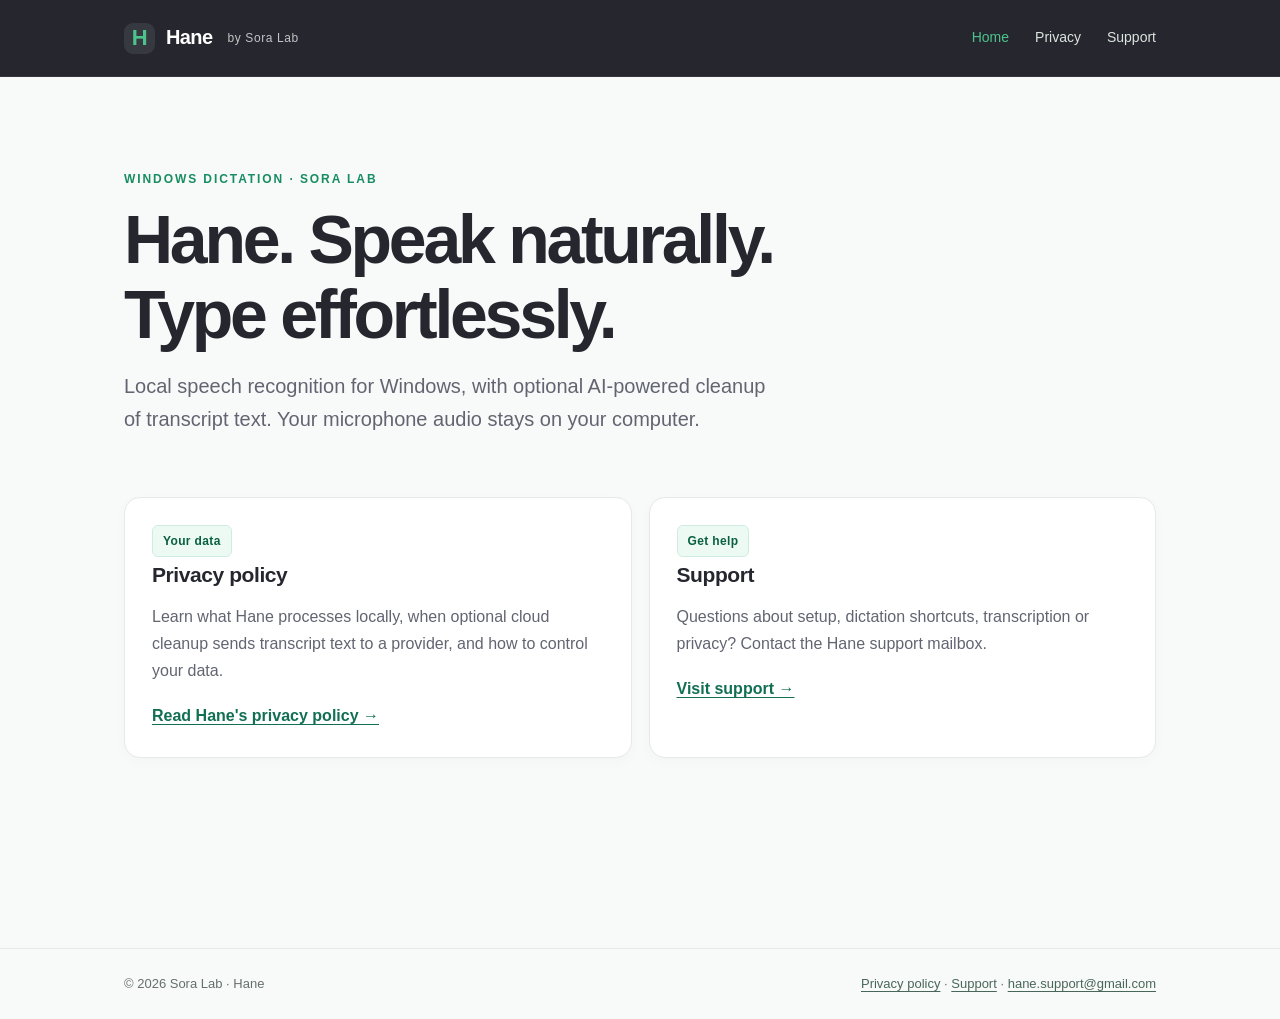
==== index.html @ 748e321e "Add files via upload" ====
<!doctype html>
<html lang="en"><head><meta charset="utf-8"><meta name="viewport" content="width=device-width,initial-scale=1"><meta name="description" content="Hane is a local-first Windows dictation app published by Sora Lab."><meta name="theme-color" content="#26262f"><meta name="color-scheme" content="light"><title>Home · Hane by Sora Lab</title><link rel="stylesheet" href="style.css"></head>
<body><a class="sr-only" href="#main" style="position:absolute;left:-10000px">Skip to content</a><header class="site-header"><nav class="nav" aria-label="Main navigation"><a class="brand" href="index.html"><span class="brand-mark" aria-hidden="true">H</span>Hane <span class="brand-sub">by Sora Lab</span></a><div class="links"><a href="index.html" aria-current="page">Home</a><a href="privacy.html" >Privacy</a><a href="support.html" >Support</a></div></nav></header><main class="shell" id="main"><section class="hero"><div class="eyebrow">Windows dictation · Sora Lab</div><h1>Hane. Speak naturally.<br>Type effortlessly.</h1><p>Local speech recognition for Windows, with optional AI-powered cleanup of transcript text. Your microphone audio stays on your computer.</p></section><div class="panels"><section class="panel"><span class="tag">Your data</span><h2>Privacy policy</h2><p>Learn what Hane processes locally, when optional cloud cleanup sends transcript text to a provider, and how to control your data.</p><a href="privacy.html">Read Hane's privacy policy →</a></section><section class="panel"><span class="tag">Get help</span><h2>Support</h2><p>Questions about setup, dictation shortcuts, transcription or privacy? Contact the Hane support mailbox.</p><a href="support.html">Visit support →</a></section></div></main><footer class="footer"><div class="footer-inner"><span>© 2026 Sora Lab · Hane</span><span><a href="privacy.html">Privacy policy</a> · <a href="support.html">Support</a> · <a href="mailto:hane.support@gmail.com">hane.support@gmail.com</a></span></div></footer></body></html>
---- style.css ----
:root{color-scheme:light;--ink:#26262f;--muted:#626571;--line:#e6e9e9;--accent:#208b66;--mint:#4cc38a;--bg:#f8faf9;--panel:#ffffff}
*{box-sizing:border-box}html{scroll-behavior:smooth}body{margin:0;color:var(--ink);background:var(--bg);font:16px/1.68 -apple-system,BlinkMacSystemFont,"Segoe UI",Roboto,Arial,sans-serif;-webkit-font-smoothing:antialiased}
a{color:#126f53;text-underline-offset:3px}a:hover{color:#064d39}a:focus-visible{outline:3px solid #59c99b;outline-offset:4px;border-radius:3px}
.site-header{background:#26262f;color:white;border-bottom:1px solid #343440}.nav{max-width:1080px;margin:auto;min-height:76px;padding:12px 24px;display:flex;align-items:center;justify-content:space-between;gap:24px;flex-wrap:wrap}.brand{color:#fff;text-decoration:none;font-size:20px;font-weight:760;letter-spacing:-.03em;display:flex;align-items:center;gap:11px}.brand-mark{height:31px;width:31px;border-radius:9px;background:#373940;display:grid;place-items:center;color:#4cc38a;font-size:22px;font-weight:800;line-height:1}.brand-sub{color:#bfc6c5;font-size:12px;font-weight:500;letter-spacing:.05em;margin-left:4px}.links{display:flex;gap:26px;align-items:center;font-size:14px}.links a{color:#dce4df;text-decoration:none}.links a:hover,.links a[aria-current=page]{color:#4cc38a}.shell{max-width:1080px;margin:0 auto;padding:58px 24px 90px}.hero{padding:34px 0 40px;max-width:800px}.eyebrow{font-weight:730;font-size:12px;letter-spacing:.16em;text-transform:uppercase;color:#188c63}.hero h1{font-size:clamp(40px,7vw,68px);line-height:1.1;letter-spacing:-.048em;margin:13px 0 18px}.hero p{color:var(--muted);font-size:clamp(16px,2.2vw,20px);margin:0;max-width:660px}.panels{display:grid;grid-template-columns:repeat(2,minmax(0,1fr));gap:17px;margin:20px 0}.panel{background:white;border:1px solid var(--line);border-radius:16px;padding:27px;box-shadow:0 4px 14px rgba(20,31,26,.025)}.panel h2{font-size:21px;letter-spacing:-.02em;margin:0 0 12px}.panel p{margin:0 0 18px;color:var(--muted)}.panel a{font-weight:650}.tag{display:inline-flex;border:1px solid #ceede0;border-radius:6px;color:#096044;padding:5px 10px;font-size:12px;letter-spacing:.03em;font-weight:650;background:#edfaf3}.article-header{max-width:820px;margin-bottom:22px}.article-header h1{font-size:clamp(34px,5.3vw,52px);line-height:1.14;letter-spacing:-.039em;margin:11px 0 15px}.article-header .metadata{font-size:14px;color:#666f70;margin:0 0 28px}.article{max-width:830px;background:white;padding:30px clamp(20px,5vw,50px) 55px;border:1px solid var(--line);border-radius:15px;box-shadow:0 5px 20px rgba(21,32,26,.025);overflow-wrap:anywhere}.article h1{display:none}.article h2{scroll-margin-top:26px;font-size:23px;letter-spacing:-.02em;line-height:1.34;margin:42px 0 12px;border-top:1px solid #eef0ef;padding-top:30px}.article h2:first-of-type{border:0;padding-top:0}.article p{margin:0 0 17px}.article ul{padding-left:24px;margin:10px 0 21px}.article li{margin-bottom:8px}.article code{padding:2px 5px;background:#f2f4f4;border-radius:3px;font:13px/1.5 Consolas,monospace}.article strong{font-weight:720}.intro-card{background:#f1f9f4;border-left:3px solid #4cc38a;padding:16px 20px;border-radius:4px;margin:20px 0 28px;color:#284738}.footer{border-top:1px solid var(--line);font-size:13px;color:#66706b;margin-top:80px}.footer-inner{max-width:1080px;margin:auto;padding:24px;display:flex;gap:20px;justify-content:space-between;flex-wrap:wrap}.footer a{color:#49665a}code{overflow-wrap:anywhere}
@media(max-width:650px){.nav{gap:12px;padding:18px}.links{gap:16px}.shell{padding:32px 16px 60px}.hero{padding:18px 0 26px}.panels{grid-template-columns:1fr}.panel{padding:22px}.article{padding:25px 19px 38px}.article h2{font-size:21px}.brand-sub{display:none}}
@media(prefers-reduced-motion:reduce){html{scroll-behavior:auto}}
@media print{.site-header,.footer{display:none}.shell{padding:0}.article{border:0;box-shadow:none;padding:0}.article h1{display:block}}
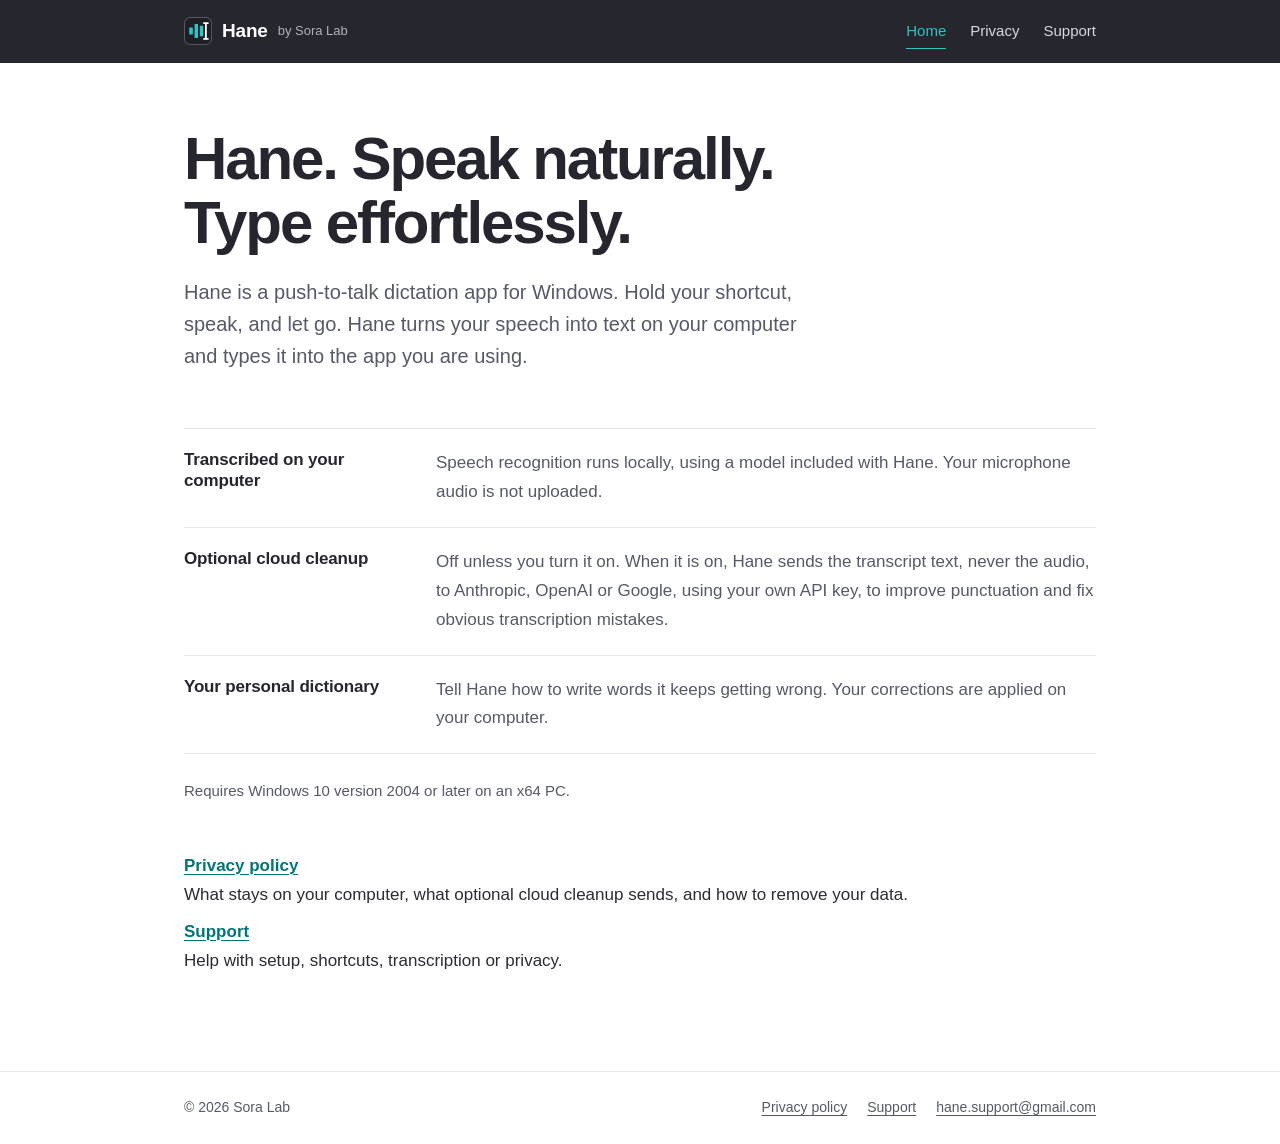
==== commit d9bfd7bc: "Polish site design and copy; use Hane's app icon Replace the card layout with plain pages in Hane's " ====
--- a/index.html
+++ b/index.html
@@ -1,3 +1,63 @@
 <!doctype html>
-<html lang="en"><head><meta charset="utf-8"><meta name="viewport" content="width=device-width,initial-scale=1"><meta name="description" content="Hane is a local-first Windows dictation app published by Sora Lab."><meta name="theme-color" content="#26262f"><meta name="color-scheme" content="light"><title>Home · Hane by Sora Lab</title><link rel="stylesheet" href="style.css"></head>
-<body><a class="sr-only" href="#main" style="position:absolute;left:-10000px">Skip to content</a><header class="site-header"><nav class="nav" aria-label="Main navigation"><a class="brand" href="index.html"><span class="brand-mark" aria-hidden="true">H</span>Hane <span class="brand-sub">by Sora Lab</span></a><div class="links"><a href="index.html" aria-current="page">Home</a><a href="privacy.html" >Privacy</a><a href="support.html" >Support</a></div></nav></header><main class="shell" id="main"><section class="hero"><div class="eyebrow">Windows dictation · Sora Lab</div><h1>Hane. Speak naturally.<br>Type effortlessly.</h1><p>Local speech recognition for Windows, with optional AI-powered cleanup of transcript text. Your microphone audio stays on your computer.</p></section><div class="panels"><section class="panel"><span class="tag">Your data</span><h2>Privacy policy</h2><p>Learn what Hane processes locally, when optional cloud cleanup sends transcript text to a provider, and how to control your data.</p><a href="privacy.html">Read Hane's privacy policy →</a></section><section class="panel"><span class="tag">Get help</span><h2>Support</h2><p>Questions about setup, dictation shortcuts, transcription or privacy? Contact the Hane support mailbox.</p><a href="support.html">Visit support →</a></section></div></main><footer class="footer"><div class="footer-inner"><span>© 2026 Sora Lab · Hane</span><span><a href="privacy.html">Privacy policy</a> · <a href="support.html">Support</a> · <a href="mailto:hane.support@gmail.com">hane.support@gmail.com</a></span></div></footer></body></html>+<html lang="en">
+<head>
+<meta charset="utf-8">
+<meta name="viewport" content="width=device-width, initial-scale=1">
+<meta name="description" content="Hane is a push-to-talk dictation app for Windows, published by Sora Lab. Speech is transcribed on your computer.">
+<meta name="theme-color" content="#26262f">
+<title>Hane by Sora Lab</title>
+<link rel="icon" href="favicon.ico">
+<link rel="stylesheet" href="style.css">
+</head>
+<body>
+<a class="skip-link" href="#main">Skip to content</a>
+<header class="site-header">
+  <nav class="nav" aria-label="Main">
+    <a class="brand" href="index.html"><img src="hane-mark-32.png" srcset="hane-mark-32.png 1x, hane-mark-64.png 2x" width="28" height="28" alt="">Hane <span class="brand-sub">by Sora Lab</span></a>
+    <div class="links">
+      <a href="index.html" aria-current="page">Home</a>
+      <a href="privacy.html">Privacy</a>
+      <a href="support.html">Support</a>
+    </div>
+  </nav>
+</header>
+
+<main class="page home" id="main">
+  <h1>Hane. Speak naturally.<br>Type effortlessly.</h1>
+  <p class="lede">Hane is a push-to-talk dictation app for Windows. Hold your shortcut, speak, and let go. Hane turns your speech into text on your computer and types it into the app you are using.</p>
+
+  <ul class="points">
+    <li>
+      <h2>Transcribed on your computer</h2>
+      <p>Speech recognition runs locally, using a model included with Hane. Your microphone audio is not uploaded.</p>
+    </li>
+    <li>
+      <h2>Optional cloud cleanup</h2>
+      <p>Off unless you turn it on. When it is on, Hane sends the transcript text, never the audio, to Anthropic, OpenAI or Google, using your own API key, to improve punctuation and fix obvious transcription mistakes.</p>
+    </li>
+    <li>
+      <h2>Your personal dictionary</h2>
+      <p>Tell Hane how to write words it keeps getting wrong. Your corrections are applied on your computer.</p>
+    </li>
+  </ul>
+
+  <p class="requirements">Requires Windows 10 version 2004 or later on an x64 PC.</p>
+
+  <div class="more">
+    <p><a href="privacy.html">Privacy policy</a><br>What stays on your computer, what optional cloud cleanup sends, and how to remove your data.</p>
+    <p><a href="support.html">Support</a><br>Help with setup, shortcuts, transcription or privacy.</p>
+  </div>
+</main>
+
+<footer class="footer">
+  <div class="footer-inner">
+    <span>© 2026 Sora Lab</span>
+    <nav aria-label="Footer">
+      <a href="privacy.html">Privacy policy</a>
+      <a href="support.html">Support</a>
+      <a href="mailto:hane.support@gmail.com">hane.support@gmail.com</a>
+    </nav>
+  </div>
+</footer>
+</body>
+</html>
--- a/style.css
+++ b/style.css
@@ -1,7 +1,129 @@
-:root{color-scheme:light;--ink:#26262f;--muted:#626571;--line:#e6e9e9;--accent:#208b66;--mint:#4cc38a;--bg:#f8faf9;--panel:#ffffff}
-*{box-sizing:border-box}html{scroll-behavior:smooth}body{margin:0;color:var(--ink);background:var(--bg);font:16px/1.68 -apple-system,BlinkMacSystemFont,"Segoe UI",Roboto,Arial,sans-serif;-webkit-font-smoothing:antialiased}
-a{color:#126f53;text-underline-offset:3px}a:hover{color:#064d39}a:focus-visible{outline:3px solid #59c99b;outline-offset:4px;border-radius:3px}
-.site-header{background:#26262f;color:white;border-bottom:1px solid #343440}.nav{max-width:1080px;margin:auto;min-height:76px;padding:12px 24px;display:flex;align-items:center;justify-content:space-between;gap:24px;flex-wrap:wrap}.brand{color:#fff;text-decoration:none;font-size:20px;font-weight:760;letter-spacing:-.03em;display:flex;align-items:center;gap:11px}.brand-mark{height:31px;width:31px;border-radius:9px;background:#373940;display:grid;place-items:center;color:#4cc38a;font-size:22px;font-weight:800;line-height:1}.brand-sub{color:#bfc6c5;font-size:12px;font-weight:500;letter-spacing:.05em;margin-left:4px}.links{display:flex;gap:26px;align-items:center;font-size:14px}.links a{color:#dce4df;text-decoration:none}.links a:hover,.links a[aria-current=page]{color:#4cc38a}.shell{max-width:1080px;margin:0 auto;padding:58px 24px 90px}.hero{padding:34px 0 40px;max-width:800px}.eyebrow{font-weight:730;font-size:12px;letter-spacing:.16em;text-transform:uppercase;color:#188c63}.hero h1{font-size:clamp(40px,7vw,68px);line-height:1.1;letter-spacing:-.048em;margin:13px 0 18px}.hero p{color:var(--muted);font-size:clamp(16px,2.2vw,20px);margin:0;max-width:660px}.panels{display:grid;grid-template-columns:repeat(2,minmax(0,1fr));gap:17px;margin:20px 0}.panel{background:white;border:1px solid var(--line);border-radius:16px;padding:27px;box-shadow:0 4px 14px rgba(20,31,26,.025)}.panel h2{font-size:21px;letter-spacing:-.02em;margin:0 0 12px}.panel p{margin:0 0 18px;color:var(--muted)}.panel a{font-weight:650}.tag{display:inline-flex;border:1px solid #ceede0;border-radius:6px;color:#096044;padding:5px 10px;font-size:12px;letter-spacing:.03em;font-weight:650;background:#edfaf3}.article-header{max-width:820px;margin-bottom:22px}.article-header h1{font-size:clamp(34px,5.3vw,52px);line-height:1.14;letter-spacing:-.039em;margin:11px 0 15px}.article-header .metadata{font-size:14px;color:#666f70;margin:0 0 28px}.article{max-width:830px;background:white;padding:30px clamp(20px,5vw,50px) 55px;border:1px solid var(--line);border-radius:15px;box-shadow:0 5px 20px rgba(21,32,26,.025);overflow-wrap:anywhere}.article h1{display:none}.article h2{scroll-margin-top:26px;font-size:23px;letter-spacing:-.02em;line-height:1.34;margin:42px 0 12px;border-top:1px solid #eef0ef;padding-top:30px}.article h2:first-of-type{border:0;padding-top:0}.article p{margin:0 0 17px}.article ul{padding-left:24px;margin:10px 0 21px}.article li{margin-bottom:8px}.article code{padding:2px 5px;background:#f2f4f4;border-radius:3px;font:13px/1.5 Consolas,monospace}.article strong{font-weight:720}.intro-card{background:#f1f9f4;border-left:3px solid #4cc38a;padding:16px 20px;border-radius:4px;margin:20px 0 28px;color:#284738}.footer{border-top:1px solid var(--line);font-size:13px;color:#66706b;margin-top:80px}.footer-inner{max-width:1080px;margin:auto;padding:24px;display:flex;gap:20px;justify-content:space-between;flex-wrap:wrap}.footer a{color:#49665a}code{overflow-wrap:anywhere}
-@media(max-width:650px){.nav{gap:12px;padding:18px}.links{gap:16px}.shell{padding:32px 16px 60px}.hero{padding:18px 0 26px}.panels{grid-template-columns:1fr}.panel{padding:22px}.article{padding:25px 19px 38px}.article h2{font-size:21px}.brand-sub{display:none}}
-@media(prefers-reduced-motion:reduce){html{scroll-behavior:auto}}
-@media print{.site-header,.footer{display:none}.shell{padding:0}.article{border:0;box-shadow:none;padding:0}.article h1{display:block}}
+/* Hane by Sora Lab: site styles. No external fonts, scripts or trackers. */
+
+:root {
+  color-scheme: light;
+  --ink: #26262f;        /* Hane charcoal */
+  --text: #2b2c33;
+  --muted: #555a66;      /* 6.9:1 on white */
+  --line: #e4e6e8;
+  --teal: #007575;       /* links: 5.5:1 on white */
+  --teal-dark: #005c5c;
+  --teal-mark: #2ec4c4;  /* the mark's teal, on charcoal only */
+  --focus: #11939a;
+  --bg: #ffffff;
+}
+
+* { box-sizing: border-box; }
+
+html { -webkit-text-size-adjust: 100%; }
+
+body {
+  margin: 0;
+  background: var(--bg);
+  color: var(--text);
+  font: 17px/1.7 "Segoe UI", -apple-system, BlinkMacSystemFont, Roboto, "Helvetica Neue", Arial, sans-serif;
+  -webkit-font-smoothing: antialiased;
+}
+
+a { color: var(--teal); text-underline-offset: 3px; text-decoration-thickness: 1px; }
+a:hover { color: var(--teal-dark); }
+a:focus-visible { outline: 2px solid var(--focus); outline-offset: 3px; border-radius: 2px; }
+
+/* Skip link: hidden until it receives keyboard focus. */
+.skip-link {
+  position: absolute; left: 16px; top: -48px; z-index: 10;
+  padding: 8px 14px; background: #fff; color: var(--ink); border-radius: 4px;
+}
+.skip-link:focus { top: 12px; }
+
+/* ---- header ---- */
+.site-header { background: var(--ink); color: #fff; }
+.nav {
+  max-width: 960px; margin: 0 auto; padding: 14px 24px;
+  display: flex; align-items: center; justify-content: space-between; gap: 16px 28px; flex-wrap: wrap;
+}
+.brand {
+  display: inline-flex; align-items: center; gap: 10px;
+  color: #fff; text-decoration: none; font-size: 19px; font-weight: 600; letter-spacing: -0.01em;
+}
+.brand img { display: block; width: 28px; height: 28px; }
+.brand-sub { color: #aeb3bb; font-size: 13px; font-weight: 400; letter-spacing: 0; }
+.brand:focus-visible, .links a:focus-visible { outline-color: var(--teal-mark); }
+.links { display: flex; gap: 24px; font-size: 15px; }
+.links a { color: #d6dadd; text-decoration: none; padding: 4px 0; border-bottom: 1px solid transparent; }
+.links a:hover { color: #fff; }
+.links a[aria-current="page"] { color: var(--teal-mark); border-bottom-color: var(--teal-mark); }
+
+/* ---- page ---- */
+.page { max-width: 960px; margin: 0 auto; padding: 64px 24px 88px; }
+.measure { max-width: 680px; }
+
+h1, h2, h3 { color: var(--ink); line-height: 1.25; }
+h1 { font-size: clamp(32px, 5vw, 44px); font-weight: 600; letter-spacing: -0.025em; margin: 0 0 16px; }
+h2 { font-size: 22px; font-weight: 600; letter-spacing: -0.01em; margin: 0 0 12px; }
+p { margin: 0 0 16px; }
+ul { margin: 0 0 18px; padding-left: 22px; }
+li { margin-bottom: 8px; }
+strong { font-weight: 600; color: var(--ink); }
+code {
+  font: 14px/1.5 Consolas, "Cascadia Mono", monospace;
+  background: #f3f4f5; padding: 1px 5px; border-radius: 3px; overflow-wrap: anywhere;
+}
+
+.meta { color: var(--muted); font-size: 15px; margin: 0; }
+.lede { color: var(--muted); font-size: clamp(18px, 2.2vw, 20px); line-height: 1.6; max-width: 620px; }
+
+/* ---- home ---- */
+.home h1 { font-size: clamp(38px, 6.5vw, 60px); line-height: 1.08; letter-spacing: -0.035em; margin-bottom: 20px; }
+.points { list-style: none; padding: 0; margin: 56px 0 0; border-top: 1px solid var(--line); }
+.points li { margin: 0; padding: 20px 0; border-bottom: 1px solid var(--line); display: grid; grid-template-columns: 220px 1fr; gap: 4px 32px; }
+.points h2 { font-size: 17px; margin: 0; }
+.points p { margin: 0; color: var(--muted); }
+.requirements { color: var(--muted); font-size: 15px; margin-top: 24px; }
+.more { margin-top: 48px; }
+.more p { margin-bottom: 8px; }
+.more a { font-weight: 600; }
+
+/* ---- articles (privacy, support) ---- */
+.article-head { padding-bottom: 28px; margin-bottom: 36px; border-bottom: 1px solid var(--line); }
+.article h2 { scroll-margin-top: 24px; margin-top: 44px; }
+.article > h2:first-child { margin-top: 0; }
+.summary { border-left: 3px solid var(--teal); padding: 2px 0 2px 18px; margin: 0 0 32px; }
+.summary p:last-child { margin-bottom: 0; }
+
+.contents { margin: 0 0 40px; padding: 0 0 28px; border-bottom: 1px solid var(--line); }
+.contents h2 { font-size: 14px; letter-spacing: 0.06em; text-transform: uppercase; color: var(--muted); margin: 0 0 10px; }
+.contents ol { margin: 0; padding-left: 22px; columns: 2; column-gap: 40px; font-size: 15px; }
+.contents li { margin-bottom: 4px; break-inside: avoid; }
+
+.contact-email { font-size: clamp(20px, 3vw, 24px); font-weight: 600; margin: 8px 0 32px; }
+
+/* ---- footer ---- */
+.footer { border-top: 1px solid var(--line); color: var(--muted); font-size: 14px; }
+.footer-inner {
+  max-width: 960px; margin: 0 auto; padding: 24px;
+  display: flex; flex-wrap: wrap; gap: 8px 24px; justify-content: space-between;
+}
+.footer nav { display: flex; flex-wrap: wrap; gap: 4px 20px; }
+.footer a { color: var(--muted); }
+.footer a:hover { color: var(--teal-dark); }
+
+/* ---- small screens ---- */
+@media (max-width: 640px) {
+  body { font-size: 16px; }
+  .nav { padding: 12px 16px; }
+  .links { gap: 18px; }
+  .brand-sub { display: none; }
+  .page { padding: 40px 16px 64px; }
+  .home h1 { font-size: 31px; letter-spacing: -0.03em; }
+  .points { margin-top: 40px; }
+  .points li { grid-template-columns: 1fr; }
+  .contents ol { columns: 1; }
+  .footer-inner { padding: 20px 16px; }
+}
+
+@media print {
+  .site-header, .footer, .skip-link, .contents { display: none; }
+  .page { padding: 0; }
+  a { color: inherit; }
+}
